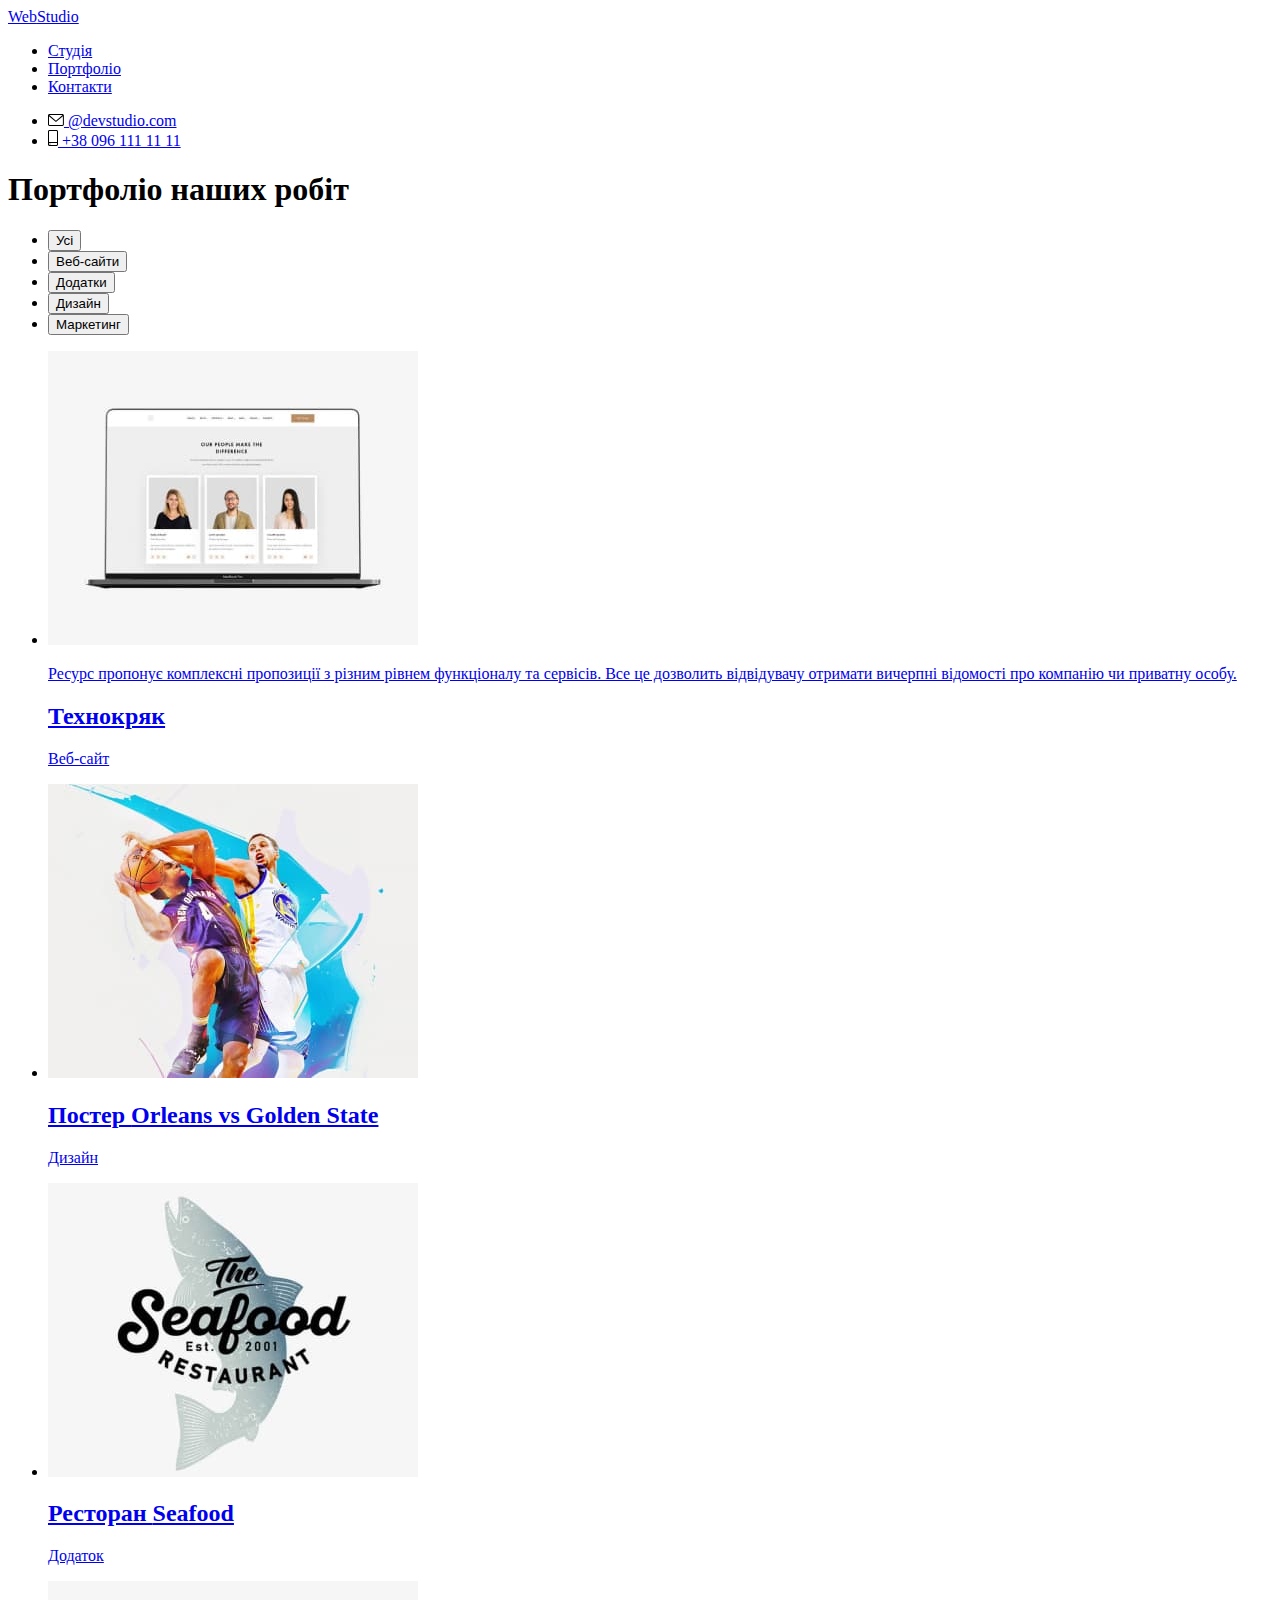
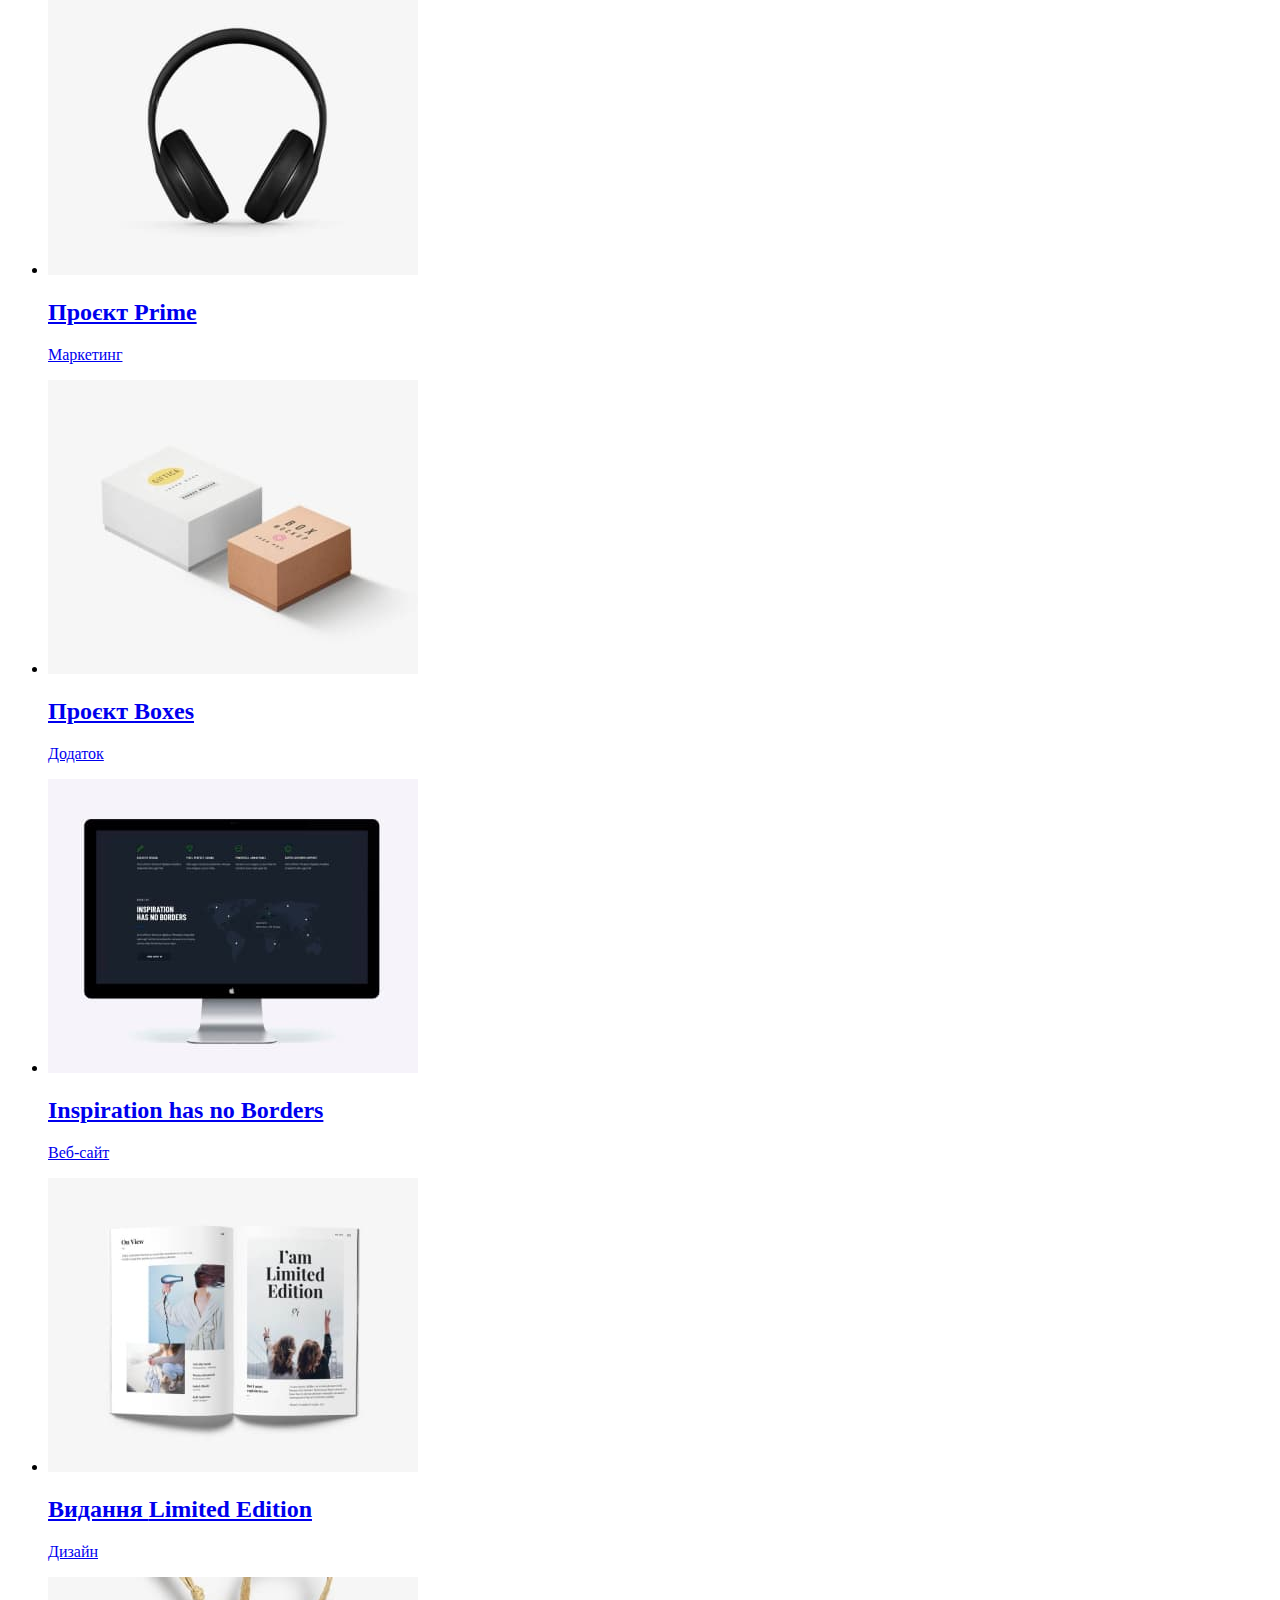
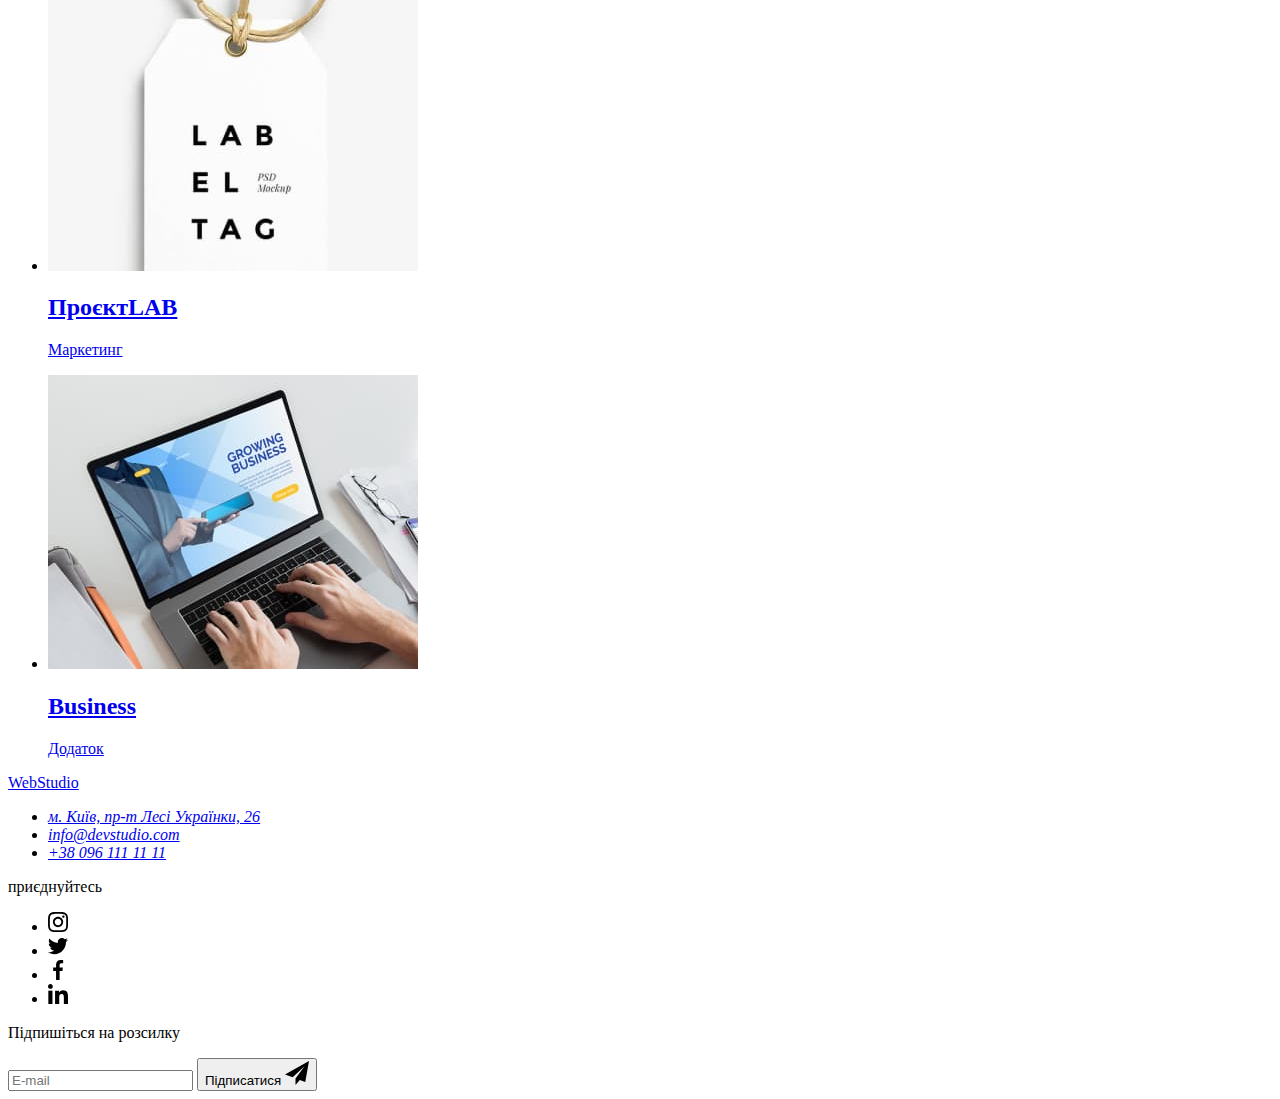
==== portfolio.html @ 73cd99fb "розмітка" ====
<!DOCTYPE html>
<html lang="uk">

<head>
  <meta charset="UTF-8" />
  <meta http-equiv="X-UA-Compatible" content="IE=edge" />
  <meta name="viewport" content="width=device-width, initial-scale=1.0" />
  <title>Портфоліо</title>
  <link rel="preconnect" href="https://fonts.googleapis.com" />
  <link rel="preconnect" href="https://fonts.gstatic.com" crossorigin />
  <link href="https://fonts.googleapis.com/css2?family=Raleway:wght@700&family=Roboto:wght@400;500;700;900&display=swap"
    rel="stylesheet" />
  <link rel="stylesheet" href="https://cdnjs.cloudflare.com/ajax/libs/modern-normalize/1.1.0/modern-normalize.min.css"
    integrity="sha512-wpPYUAdjBVSE4KJnH1VR1HeZfpl1ub8YT/NKx4PuQ5NmX2tKuGu6U/JRp5y+Y8XG2tV+wKQpNHVUX03MfMFn9Q=="
    crossorigin="anonymous" referrerpolicy="no-referrer" />
  <link rel="stylesheet" href="./css/styles.css" />
</head>

<body>
  <!-- Шапка сторінки -->
  <header class="header">
    <div class="container main-nav">
      <nav class="site-nav">
        <a class="logo nav-logo link" lang="en" href="./index.html">Web<span class="logo-primary">Studio</span>
        </a>
        <ul class="nav-list list">
          <li class="nav-item">
            <a class="nav-link link" href="./index.html">Студія</a>
          </li>
          <li class="nav-item">
            <a class="nav-link link current" href="./portfolio.html">Портфоліо</a>
          </li>
          <li class="nav-item">
            <a class="nav-link link" href="#">Контакти</a>
          </li>
        </ul>
      </nav>
      <ul class="site-address-list list">
        <li class="site-address-item">
          <a class="site-address-link link" lang="en" href="mailto:info@devstudio.com">
            <svg class="icon-envelope" width="16px" height="12px">
              <use class="icon-link" href="./images/icons/sprite.svg#icon-envelope"></use>
            </svg>
            @devstudio.com
          </a>
        </li>
        <li class="site-address-item">
          <a class="site-address-link link" href="tel:+380961111111">
            <svg class="icon-smartphone" width="10px" height="16px">
              <use class="icon-link" href="./images/icons/sprite.svg#icon-smartphone"></use>
            </svg>
            +38 096 111 11 11
          </a>
        </li>
      </ul>
    </div>
  </header>
  <!-- Унікальний контент сторінки -->
  <main>
    <!-- Фільтр портфоліо -->
    <section class="section">
      <div class="container">
        <h1 class="portfolio-title">Портфоліо наших робіт</h1>
        <ul class="filter-list list">
          <li class="filter-item">
            <button type="button" class="filter-btn current">Усі</button>
          </li>
          <li class="filter-item">
            <button type="button" class="filter-btn">Веб-сайти</button>
          </li>
          <li class="filter-item">
            <button type="button" class="filter-btn">Додатки</button>
          </li>
          <li class="filter-item">
            <button type="button" class="filter-btn">Дизайн</button>
          </li>
          <li class="filter-item">
            <button type="button" class="filter-btn">Маркетинг</button>
          </li>
        </ul>
        <!-- Проекти -->
        <ul class="portfolio-list list">
          <li class="portfolio-item">
            <a class="project-link link" href="#">
              <div class="overlay-wrapper">
                <img class="project-img img" src="./images/project.jpg" alt="ноутбук на екрані якого сторінка веб-сайта"
                  width="370" height="294" />
                <div class="overlay">
                  <p class="desc-img">Ресурс пропонує комплексні пропозиції з різним рівнем функціоналу та сервісів. Все
                    це дозволить відвідувачу отримати
                    вичерпні відомості про компанію чи приватну особу.</p>
                </div>
              </div>
              <div class="portfolio-project">
                <h2 class="project-title title">Технокряк</h2>
                <p class="project-type">Веб-сайт</p>
              </div>
            </a>
          </li>
          <li class="portfolio-item">
            <a class="project-link link" href="#">
              <div class="overlay-wrapper">
                <img class="project-img img" src="./images/project1.jpg" alt="два баскетболіста грають з м'ячем"
                  width="370" height="294" />
                <div class="overlay">
                  <p class="desc-img"></p>
                </div>
              </div>
              <div class="portfolio-project">
                <h2 class="project-title title">
                  Постер <span lang="en">Orleans vs Golden State</span>
                </h2>
                <p class="project-type">Дизайн</p>
              </div>
            </a>
          </li>
          <li class="portfolio-item">
            <a class="project-link link" href="#">
              <div class="overlay-wrapper">
                <img class="project-img img" src="./images/project2.jpg" alt="логотип ресторану" width="370"
                  height="294" />
                <div class="overlay">
                  <p class="desc-img"></p>
                </div>
              </div>
              <div class="portfolio-project">
                <h2 class="project-title title">Ресторан <span lang="en">Seafood</span></h2>
                <p class="project-type">Додаток</p>
              </div>
            </a>
          </li>
          <li class="portfolio-item">
            <a class="project-link link" href="#">
              <div class="overlay-wrapper">
                <img class="project-img img" src="./images/project3.jpg" alt="чорні навушники" width="370"
                  height="294" />
                <div class="overlay">
                  <p class="desc-img"></p>
                </div>
              </div>
              <div class="portfolio-project">
                <h2 class="project-title title">Проєкт <span lang="en">Prime</span></h2>
                <p class="project-type">Маркетинг</p>
              </div>
            </a>
          </li>
          <li class="portfolio-item">
            <a class="project-link link" href="#">
              <div class="overlay-wrapper">
                <img class="project img" src="./images/project4.jpg" alt="дві коробки" width="370" height="294" />
                <div class="overlay">
                  <p class="desc-img"></p>
                </div>
              </div>
              <div class="portfolio-project">
                <h2 class="project-title title">Проєкт <span lang="en">Boxes</span></h2>
                <p class="project-type">Додаток</p>
              </div>
            </a>
          </li>
          <li class="portfolio-item">
            <a class="project-link link" href="#">
              <div class="overlay-wrapper">
                <img class="project-img img" src="./images/project5.jpg"
                  alt="монітор компютера на якому відкритий веб-сайт" width="370" height="294" />
                <div class="overlay">
                  <p class="desc-img"></p>
                </div>
              </div>
              <div class="portfolio-project">
                <h2 lang="en" class="project-title title">Inspiration has no Borders</h2>
                <p class="project-type">Веб-сайт</p>
              </div>
            </a>
          </li>
          <li class="portfolio-item">
            <a class="project-link link" href="#">
              <div class="overlay-wrapper">
                <img class="project-img img" src="./images/project6.jpg" alt="розкриті сторінки журналу" width="370"
                  height="294" />
                <div class="overlay">
                  <p class="desc-img"></p>
                </div>
              </div>
              <div class="portfolio-project">
                <h2 class="project-title title">Видання <span lang="en">Limited Edition</span></h2>
                <p class="project-type">Дизайн</p>
              </div>
            </a>
          </li>
          <li class="portfolio-item">
            <a class="project-link link" href="#">
              <div class="overlay-wrapper">
                <img class="project-img img" src="./images/project7.jpg" alt="ярлик з написом" width="370"
                  height="294" />
                <div class="overlay">
                  <p class="desc-img"></p>
                </div>
              </div>
              <div class="portfolio-project">
                <h2 class="project-title title">Проєкт<span lang="en">LAB</span></h2>
                <p class="project-type">Маркетинг</p>
              </div>
            </a>
          </li>
          <li class="portfolio-item">
            <a class="project-link link" href="#">
              <div class="overlay-wrapper">
                <img class="project-img img" src="./images/project8.jpg" alt="людина працює за ноутбуком" width="370"
                  height="294" />
                <div class="overlay">
                  <p class="desc-img"></p>
                </div>
              </div>
              <div class="portfolio-project">
                <h2 lang="en" class="project-title title">Business</h2>
                <p class="project-type">Додаток</p>
              </div>
            </a>
          </li>
        </ul>
      </div>
    </section>
  </main>
  <!-- Підвал -->
  <footer class="footer">
    <div class="footer-container container">
      <div class="footer-contacts">
        <a class="footer-logo logo link" lang="en" href="./index.html">Web<span class="logo-secondary">Studio</span></a>
        <address class="footer-address">
          <ul class="footer-address-list list">
            <li class="footer-address-item">
              <a class="address-link link"
                href="https://www.google.com/maps/place/%D0%B1%D1%83%D0%BB.+%D0%9B%D0%B5%D1%81%D0%B8+%D0%A3%D0%BA%D1%80%D0%B0%D0%B8%D0%BD%D0%BA%D0%B8,+26,+%D0%9A%D0%B8%D0%B5%D0%B2,+02000/@50.4265807,30.5383858,17z/data=!3m1!4b1!4m6!3m5!1s0x40d4cf0e033ecbe9:0x57a4dffefec77da0!8m2!3d50.4265807!4d30.5383858!16s%2Fg%2F1tctq5jv"
                target="_blank" rel="noopener no-referrernofollower ">м. Київ, пр-т Лесі Українки, 26
              </a>
            </li>
            <li class="contacts-item">
              <a class="contact-link link" href="mailto:info@devstudio.com">info@devstudio.com</a>
            </li>
            <li class="contacts-item">
              <a class="contact-link link" href="tel:+380961111111">+38 096 111 11 11</a>
            </li>
          </ul>
        </address>
      </div>
      <!-- Приєднуйтесь -->
      <div class="join">
        <p class="join-in">приєднуйтесь</p>
        <ul class="social-list-dark list">
          <li>
            <a class="social-link-dark link" href="#">
              <svg class="social-icon" width="20px" height="20px">
                <use href="./images/icons/sprite.svg#icon-instagram"></use>
              </svg>
            </a>
          </li>
          <li>
            <a class="social-link-dark link" href="#">
              <svg class="social-icon" width="20px" height="20px">
                <use href="./images/icons/sprite.svg#icon-twitter"></use>
              </svg>
            </a>
          </li>
          <li>
            <a class="social-link-dark link" href="#">
              <svg class="social-icon" width="20px" height="20px">
                <use href="./images/icons/sprite.svg#icon-facebook"></use>
              </svg>
            </a>
          </li>
          <li>
            <a class="social-link-dark link" href="#">
              <svg class="social-icon" width="20px" height="20px">
                <use href="./images/icons/sprite.svg#icon-linkedin"></use>
              </svg>
            </a>
          </li>
        </ul>
      </div>
      <!-- Підписатись -->
      <div class="newsletter">
        <p class="join-in">Підпишіться на розсилку</p>
        <div class="newsletter-join">
          <label for="email"></label>
          <input class="newsletter-input" placeholder="E-mail" id="email" type="text" name="email">
          <button class="newsletter-btn" type="submit">Підписатися
            <svg class="icon-send" width="24px" height="24px">
              <use href="./images/icons/sprite.svg#icon-send"></use>
            </svg>
          </button>
        </div>
      </div>
    </div>
  </footer>
</body>

</html>
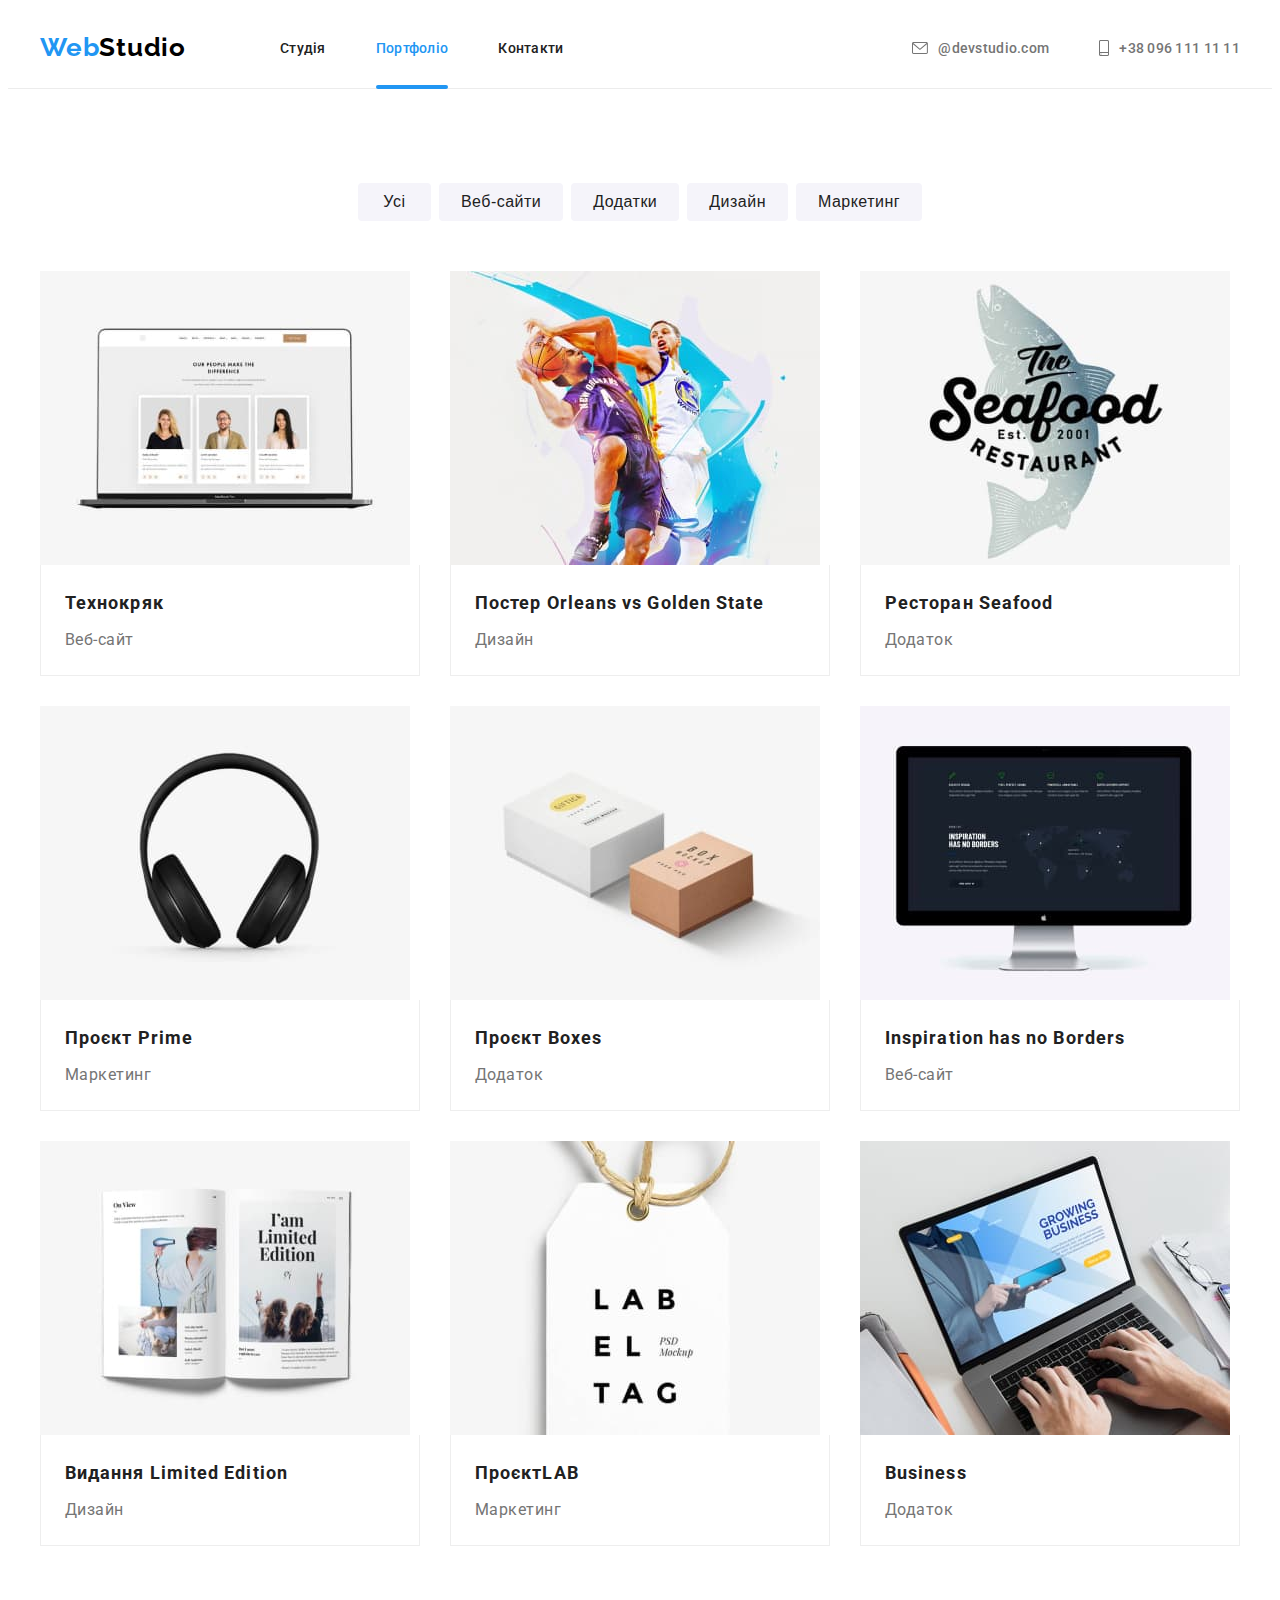
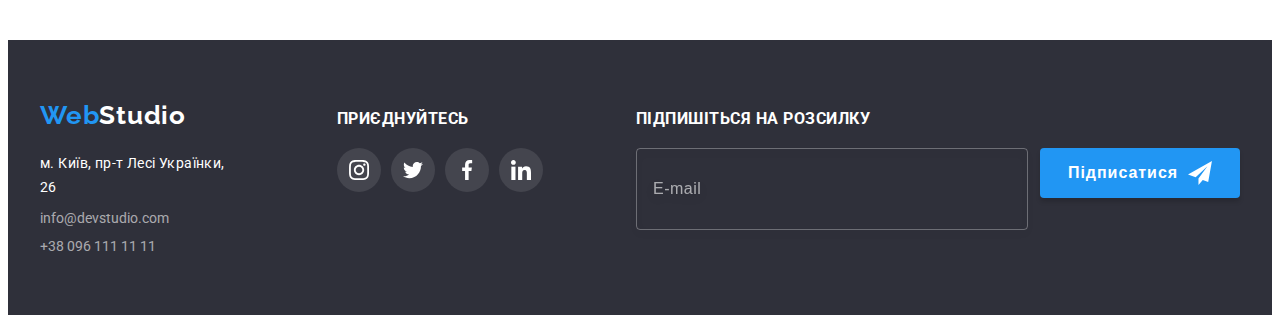
==== commit 729f263d: "виправлення помилок" ====
--- a/portfolio.html
+++ b/portfolio.html
@@ -38,7 +38,7 @@
       <ul class="site-address-list list">
         <li class="site-address-item">
           <a class="site-address-link link" lang="en" href="mailto:info@devstudio.com">
-            <svg class="icon-envelope" width="16px" height="12px">
+            <svg class="icon-envelope" width="16" height="12">
               <use class="icon-link" href="./images/icons/sprite.svg#icon-envelope"></use>
             </svg>
             @devstudio.com
@@ -46,7 +46,7 @@
         </li>
         <li class="site-address-item">
           <a class="site-address-link link" href="tel:+380961111111">
-            <svg class="icon-smartphone" width="10px" height="16px">
+            <svg class="icon-smartphone" width="10" height="16">
               <use class="icon-link" href="./images/icons/sprite.svg#icon-smartphone"></use>
             </svg>
             +38 096 111 11 11
@@ -250,28 +250,28 @@
         <ul class="social-list-dark list">
           <li>
             <a class="social-link-dark link" href="#">
-              <svg class="social-icon" width="20px" height="20px">
+              <svg class="social-icon" width="20" height="20">
                 <use href="./images/icons/sprite.svg#icon-instagram"></use>
               </svg>
             </a>
           </li>
           <li>
             <a class="social-link-dark link" href="#">
-              <svg class="social-icon" width="20px" height="20px">
+              <svg class="social-icon" width="20" height="20">
                 <use href="./images/icons/sprite.svg#icon-twitter"></use>
               </svg>
             </a>
           </li>
           <li>
             <a class="social-link-dark link" href="#">
-              <svg class="social-icon" width="20px" height="20px">
+              <svg class="social-icon" width="20" height="20">
                 <use href="./images/icons/sprite.svg#icon-facebook"></use>
               </svg>
             </a>
           </li>
           <li>
             <a class="social-link-dark link" href="#">
-              <svg class="social-icon" width="20px" height="20px">
+              <svg class="social-icon" width="20" height="20">
                 <use href="./images/icons/sprite.svg#icon-linkedin"></use>
               </svg>
             </a>
@@ -285,7 +285,7 @@
           <label for="email"></label>
           <input class="newsletter-input" placeholder="E-mail" id="email" type="text" name="email">
           <button class="newsletter-btn" type="submit">Підписатися
-            <svg class="icon-send" width="24px" height="24px">
+            <svg class="icon-send" width="24" height="24">
               <use href="./images/icons/sprite.svg#icon-send"></use>
             </svg>
           </button>
--- a/css/styles.css
+++ b/css/styles.css
@@ -0,0 +1,1012 @@
+:root {
+  --primary-light-text-color: #757575;
+  --secondary-ligh-text-color: #ffffff;
+  --primary-dark-text-color: #000000;
+  --title-text-color: #212121;
+  --accent-color: #2196f3;
+  --primary-light-bg-color: #ffffff;
+  --secondary-light-bg-color: #f5f4fa;
+  --primary-dark-bg-color: #2f303a;
+  --primary-btn--box-shadow-color: 0px 4px 4px rgba(0, 0, 0, 0.15);
+  --secondary-btn--box-shadow-color: 0px 3px 1px rgba(0, 0, 0, 0.1), 0px 1px 2px rgba(0, 0, 0, 0.08),
+    0px 2px 2px rgba(0, 0, 0, 0.12);
+  --primary-box-shadow-color: 0px 1px 3px rgba(0, 0, 0, 0.12), 0px 1px 1px rgba(0, 0, 0, 0.14),
+    0px 2px 1px rgba(0, 0, 0, 0.2);
+  --secondary-box-shadow-color: 0px 1px 1px rgba(0, 0, 0, 0.12), 0px 4px 4px rgba(0, 0, 0, 0.06),
+    1px 4px 6px rgba(0, 0, 0, 0.16);
+  --primary-border-color: #ececec;
+  --secondary-border-color: #eeeeee;
+  --bg-btn-color: #188ce8;
+  --primary-icon-color: #afb1b8;
+  --timing-function: cubic-bezier(0.4, 0, 0.2, 1);
+  --rgba-text-color: rgba(255, 255, 255, 0.6);
+}
+
+h1,
+h2,
+h3,
+p {
+  margin: 0;
+}
+
+body {
+  background-color: var(--primary-light-bg-color);
+  color: var(--primary-light-text-color);
+  font-family: Roboto, sans-serif;
+}
+
+/* ----------header---------- */
+
+.header {
+  border-bottom: 1px solid var(--primary-border-color);
+}
+
+/* ----------body---------- */
+
+/* ----------img---------- */
+.img {
+  display: block;
+}
+
+/* ----------list---------- */
+.list {
+  list-style: none;
+
+  margin: 0;
+  padding: 0;
+}
+
+/* ----------link---------- */
+.link {
+  text-decoration: none;
+}
+
+/* ----------title---------- */
+.title {
+  color: var(--title-text-color);
+}
+
+/* ----------container---------- */
+
+.container {
+  width: 1200px;
+  padding: 0 15px;
+  margin: 0 auto;
+  /* outline: 2px solid turquoise; */
+}
+
+/* ----------section---------- */
+
+.section {
+  padding: 94px 0;
+}
+
+.section-title {
+  color: var(--title-text-color);
+  font-size: 36px;
+  line-height: calc(42 / 36);
+  letter-spacing: 0.03em;
+  text-align: center;
+
+  margin-bottom: 50px;
+}
+
+/* ----------Приховані заголовки----------*/
+.visually-hidden,
+.portfolio-title,
+.features-title {
+  position: absolute;
+  width: 1px;
+  height: 1px;
+  margin: -1px;
+  padding: 0;
+  overflow: hidden;
+  border: 0;
+  clip: rect(0 0 0 0);
+}
+
+/* ----------main-nav----------- */
+
+.main-nav {
+  display: flex;
+  align-items: center;
+}
+
+/* ----------site-nav---------- */
+
+.site-nav {
+  display: flex;
+}
+
+.nav-list {
+  display: flex;
+  align-items: center;
+}
+
+.nav-item:not(:last-child) {
+  margin-right: 50px;
+}
+
+.nav-link,
+.site-address-link {
+  padding: 32px 0;
+  display: flex;
+}
+
+.nav-link {
+  color: var(--title-text-color);
+  font-size: 14px;
+  font-weight: 500;
+  line-height: calc(16 / 14);
+  letter-spacing: 0.02em;
+  position: relative;
+  transition: color 250ms var(--timing-function);
+}
+
+.nav-link.current::after {
+  content: '';
+  width: 100%;
+  height: 4px;
+  border-radius: 2px;
+  background-color: #2196f3;
+  position: absolute;
+  left: 0;
+  bottom: -1px;
+}
+
+.nav-link:hover::after,
+.nav-link:focus::after {
+  content: "";
+  width: 100%;
+  height: 4px;
+  border-radius: 2px;
+  background-color: #2196F3;
+  position: absolute;
+  left: 0;
+  bottom: -1px;
+} 
+.nav-link::after {
+  content: "";
+  width: 100%;
+  height: 4px;
+  border-radius: 2px;
+  background-color: transparent;
+  position: absolute;
+  left: 0;
+  bottom: -1px;
+  transition: background-color 250ms cubic-bezier(0.4, 0, 0.2, 1);
+} 
+.nav-link:hover,
+.nav-link:focus {
+  color: var(--accent-color);
+}
+
+.nav-link.current {
+  color: var(--accent-color);
+}
+
+.site-address-list {
+  margin-left: auto;
+  display: flex;
+  align-items: center;
+}
+
+.site-address-item:not(:last-child) {
+  margin-right: 50px;
+}
+
+.site-address-link {
+  color: var(--primary-light-text-color);
+  font-size: 14px;
+  font-weight: 500;
+  line-height: calc(16 / 14);
+  letter-spacing: 0.02em;
+
+  align-items: center;
+
+  transition: color 250ms var(--timing-function);
+}
+.icon-link {
+  transition: fill 250ms var(--timing-function);
+}
+.site-address-link:hover,
+.site-address-link:focus {
+  color: var(--accent-color);
+}
+
+.site-address-link:hover .icon-link,
+.site-address-link:focus .icon-link {
+  fill: currentColor;
+}
+
+.icon-envelope {
+  fill: var(--primary-light-text-color);
+  margin-right: 10px;
+}
+
+.icon-smartphone {
+  fill: var(--primary-light-text-color);
+  margin-right: 10px;
+}
+
+/* ----------logo---------- */
+
+.logo {
+  color: var(--accent-color);
+  font-family: Raleway, sans-serif;
+  font-weight: 700;
+  font-size: 26px;
+  letter-spacing: 0.03em;
+  line-height: calc(31 / 26);
+}
+
+.nav-logo {
+  display: flex;
+  padding: 24px 0 25px 0;
+  margin-right: 94px;
+}
+
+.logo-primary {
+  color: var(--primary-dark-text-color);
+}
+
+.logo-secondary {
+  color: var(--secondary-ligh-text-color);
+}
+
+/*-----------Герой----------- */
+
+.hero {
+  background-color: #c4c4c4;
+
+  padding: 200px 0;
+}
+
+.hero-img {
+  max-width: 1600px;
+  height: 600px;
+  margin-left: auto;
+  margin-right: auto;
+  background-image: linear-gradient(rgba(47, 48, 58, 0.4), rgba(47, 48, 58, 0.4)),
+    url(../images/hero.jpg);
+  background-repeat: no-repeat;
+  background-position: center;
+  background-size: cover;
+}
+
+.hero-title {
+  color: var(--secondary-ligh-text-color);
+  font-weight: 900;
+  font-size: 44px;
+  line-height: calc(60 / 44);
+  letter-spacing: 0.06em;
+  text-align: center;
+
+  max-width: 696px;
+  margin: 0 auto 30px;
+}
+
+/* ----------button hero---------- */
+
+.hero-btn {
+  color: var(--secondary-ligh-text-color);
+  background-color: var(--accent-color);
+  font-size: 16px;
+  font-weight: 700;
+  line-height: calc(30 / 16);
+  letter-spacing: 0.06em;
+  cursor: pointer;
+
+  border: none;
+  border-radius: 4px;
+  box-shadow: var(--primary-btn--box-shadow-color);
+
+  min-width: 216px;
+  display: flex;
+  margin: 0 auto;
+  padding: 10px 32px;
+  align-items: center;
+
+  transition: background-color 250ms var(--timing-function);
+}
+.hero-btn:hover,
+.hero-btn:focus {
+  background-color: var(--bg-btn-color);
+}
+
+/* ----------Особливості---------- */
+
+.features-list {
+  display: flex;
+  gap: 30px;
+}
+.features-item {
+  column-gap: calc((100% - 3 * 30px) / 4);
+}
+.features-icon {
+  display: flex;
+  align-items: center;
+  justify-content: center;
+  width: 270px;
+  height: 120px;
+  background-color: var(--secondary-light-bg-color);
+  border-radius: 4px;
+  align-items: center;
+
+  margin-bottom: 30px;
+}
+.feature-title {
+  font-size: 14px;
+  letter-spacing: 0.03em;
+  line-height: calc(16 / 14);
+
+  margin-bottom: 10px;
+}
+.features-descr {
+  font-size: 14px;
+  letter-spacing: 0.03em;
+  line-height: calc(24 / 14);
+
+  margin-bottom: 0;
+}
+
+/* ----------Чим ми займаємося---------- */
+
+.works-section.section {
+  padding-top: 0;
+}
+
+.works-list {
+  display: flex;
+}
+
+.works-item:not(:last-child) {
+  margin-right: 30px;
+}
+
+.work-title {
+  color: var(--secondary-ligh-text-color);
+  font-weight: 700;
+  font-size: 14px;
+  line-height: calc(16 / 14);
+  text-align: center;
+  letter-spacing: 0.03em;
+  text-transform: uppercase;
+
+  display: flex;
+  justify-content: center;
+  align-items: center;
+
+  position: absolute;
+  width: 100%;
+  height: 70px;
+  bottom: 0;
+  background: rgba(47, 48, 58, 0.8);
+}
+.work-img {
+  display: flex;
+  position: relative;
+}
+
+/* ----------Наша команда---------- */
+
+.team-section {
+  background-color: var(--secondary-light-bg-color);
+}
+
+.team-name.title {
+  font-size: 16px;
+  font-weight: 500;
+  letter-spacing: 0.03em;
+  line-height: calc(19 / 16);
+  text-align: center;
+
+  margin-bottom: 10px;
+}
+
+.team-list {
+  display: flex;
+  flex-wrap: wrap;
+  gap: 30px;
+}
+
+.team-item {
+  background: var(--primary-light-bg-color);
+
+  box-shadow: var(--primary-box-shadow-color);
+  border-radius: 0px 0px 4px 4px;
+
+  flex-basis: calc((100% - 3 * 30px) / 4);
+}
+
+.team-desc {
+  padding: 30px 32px;
+}
+
+.team-position {
+  letter-spacing: 0.03em;
+  line-height: calc(19 / 16);
+  text-align: center;
+
+  margin-bottom: 16px;
+}
+
+.social-list-light {
+  display: flex;
+  justify-content: center;
+  align-items: center;
+  gap: 10px;
+}
+
+.social-link-light {
+  display: flex;
+  justify-content: center;
+  align-items: center;
+  width: 44px;
+  height: 44px;
+  background-color: var(--primary-light-bg-color);
+  border-radius: 50%;
+  fill: var(--primary-icon-color);
+
+  transition: background-color 250ms var(--timing-function);
+}
+.social-icon {
+  transition: fill 250ms var(--timing-function);
+}
+.social-link-light:hover,
+.social-link-light:focus {
+  background-color: var(--accent-color);
+}
+
+.social-link-light:hover .social-icon,
+.social-link-light:focus .social-icon {
+  fill: var(--secondary-ligh-text-color);
+}
+
+/* ----------Постійні клієнти---------- */
+
+.clients-list {
+  display: flex;
+  flex-wrap: wrap;
+  gap: 30px;
+}
+
+.client-item {
+  flex-basis: calc((100% - 5 * 30px) / 6);
+}
+
+.clients-link {
+  display: flex;
+  justify-content: center;
+  align-items: center;
+  width: 170px;
+  height: 92px;
+  padding: 16px 32px;
+
+  background-color: transparent;
+  border: 1px solid var(--primary-icon-color);
+  outline: transparent;
+  border-radius: 4px;
+  fill: var(--primary-icon-color);
+
+  transition: border-color 250ms var(--timing-function);
+}
+.icon-company {
+  transition: fill 250ms var(--timing-function);
+}
+
+.clients-link:hover,
+.clients-link:focus {
+  border-color: var(--accent-color);
+}
+
+.clients-link:hover .icon-company,
+.clients-link:focus .icon-company {
+  fill: var(--accent-color);
+}
+
+/* ----------Портфоліо---------- */
+
+/* ----------button filter---------- */
+
+.filter-list {
+  display: flex;
+  column-gap: 8px;
+  margin-bottom: 50px;
+  justify-content: center;
+}
+
+.filter-btn {
+  background-color: var(--secondary-light-bg-color);
+  color: var(--title-text-color);
+  font-size: 16px;
+  font-weight: 500;
+  line-height: calc(26 / 16);
+  letter-spacing: 0.03em;
+  cursor: pointer;
+
+  border: none;
+  border-radius: 4px;
+  outline: transparent;
+  min-width: 73px;
+  padding: 6px 22px;
+
+  transition: background-color 250ms var(--timing-function), color 250ms var(--timing-function),
+    box-shadow 250ms var(--timing-function);
+}
+
+.filter-btn:focus,
+.filter-btn:hover {
+  background-color: var(--accent-color);
+  color: var(--secondary-ligh-text-color);
+  box-shadow: var(--secondary-btn--box-shadow-color);
+}
+
+.filter-btn .curent {
+  background-color: var(--accent-color);
+}
+
+/* ----------Проекти---------- */
+
+.portfolio-list {
+  display: flex;
+  flex-wrap: wrap;
+  gap: 30px;
+}
+
+.portfolio-item {
+  flex-basis: calc((100% - 60px) / 3);
+}
+
+.project-link {
+  display: block;
+
+  transition: box-shadow 250ms var(--timing-function);
+}
+
+.project-link:hover,
+.project-link:focus {
+  box-shadow: var(--secondary-box-shadow-color);
+  outline: transparent;
+}
+
+.portfolio-link {
+  display: flex;
+}
+
+.overlay {
+  width: 100%;
+  height: 100%;
+  position: absolute;
+  left: 0;
+  top: 0;
+  background-color: rgba(33, 150, 243, 0.9);
+  transform: translateY(100%);
+  transition: transform 250ms var(--timing-function);
+}
+
+.overlay-wrapper {
+  position: relative;
+  overflow: hidden;
+}
+
+.project-link:hover .overlay,
+.project-link:focus .overlay {
+  transform: translateY(0);
+}
+
+.desc-img {
+  color: var(--secondary-ligh-text-color);
+  font-size: 18px;
+  line-height: calc(28 / 18);
+  letter-spacing: 0.03em;
+  font-weight: 400;
+
+  display: flex;
+  padding: 63px 24px;
+}
+
+.portfolio-project {
+  background-color: var(--primary-light-bg-color);
+
+  border-left: 1px solid var(--secondary-border-color);
+  border-right: 1px solid var(--secondary-border-color);
+  border-bottom: 1px solid var(--secondary-border-color);
+
+  padding: 20px 24px;
+}
+
+.project-title {
+  font-size: 18px;
+  line-height: calc(36 / 18);
+  letter-spacing: 0.06em;
+
+  margin-bottom: 4px;
+}
+
+.project-type {
+  letter-spacing: 0.03em;
+  line-height: calc(30 / 16);
+  color: var(--primary-light-text-color);
+}
+
+/* ----------footer---------- */
+
+.footer {
+  background-color: var(--primary-dark-bg-color);
+  padding: 60px 0;
+}
+.footer-container {
+  display: flex;
+  align-items: baseline;
+  gap: 93px;
+}
+.footer-contacts {
+  display: block;
+}
+.footer-logo {
+  display: block;
+
+  margin-bottom: 20px;
+}
+.footer-address-item {
+  margin-bottom: 9px;
+}
+.contacts-item:not(:last-child) {
+  margin-bottom: 9px;
+}
+.address-link {
+  font-style: normal;
+  font-size: 14px;
+  letter-spacing: 0.03em;
+  line-height: calc(24 / 14);
+  color: var(--secondary-ligh-text-color);
+}
+.contact-link {
+  font-style: normal;
+  font-size: 14px;
+  color: var(--rgba-text-color);
+}
+.address-link,
+.contact-link {
+  transition: color 250ms var(--timing-function);
+}
+
+.address-link:hover,
+.address-link:focus,
+.contact-link:hover,
+.contact-link:focus {
+  color: var(--accent-color);
+}
+/* ----------Приєднуйтесь---------- */
+.join {
+  display: block;
+}
+.join-in {
+  color: var(--secondary-ligh-text-color);
+  font-weight: 700;
+  line-height: calc(16 / 14);
+  letter-spacing: 0.03em;
+  text-transform: uppercase;
+  margin-bottom: 20px;
+}
+.social-list-dark {
+  display: flex;
+  justify-content: center;
+  align-items: center;
+  gap: 10px;
+}
+.social-link-dark {
+  display: flex;
+  justify-content: center;
+  align-items: center;
+  width: 44px;
+  height: 44px;
+  background-color: rgba(255, 255, 255, 0.1);
+  border-radius: 50%;
+  fill: var(--secondary-ligh-text-color);
+
+  transition: background-color 250ms var(--timing-function);
+}
+.social-link-dark:hover,
+.social-link-dark:focus {
+  background-color: var(--accent-color);
+}
+/* .social-link-dark:hover .social-icon,
+.social-link-dark:focus .social-icon {
+  fill: var(--secondary-ligh-text-color);
+} */
+
+/* ----------Підписатись---------- */
+
+.newsletter {
+  display: block;
+}
+
+.newsletter-join {
+  display: flex;
+}
+.newsletter-input {
+  display: flex;
+  width: 358px;
+  height: 50px;
+  background-color: transparent;
+  color: var(--secondary-ligh-text-color);
+
+  border: 1px solid rgba(255, 255, 255, 0.3);
+  filter: drop-shadow(0px 4px 4px rgba(0, 0, 0, 0.15));
+  border-radius: 4px;
+  outline: none;
+
+  padding: 15px 16px;
+  margin-right: 12px;
+
+  transition: border-color 250ms var(--timing-function);
+}
+.newsletter-input:focus {
+  border-color: var(--accent-color);
+}
+.newsletter-input::placeholder {
+  color: var(--rgba-text-color);
+  font-size: 16px;
+  line-height: calc(20 / 16);
+  letter-spacing: 0.03em;
+}
+.newsletter-btn {
+  display: flex;
+
+  max-width: 200px;
+  height: 50px;
+  padding: 10px 28px;
+  align-items: center;
+
+  color: var(--secondary-ligh-text-color);
+  font-weight: 700;
+  font-size: 16px;
+  line-height: calc(30 / 16);
+  letter-spacing: 0.06em;
+  text-align: center;
+
+  background-color: var(--accent-color);
+  box-shadow: 0px 4px 4px rgba(0, 0, 0, 0.15);
+  border-radius: 4px;
+  border: none;
+  cursor: pointer;
+
+  transition: background-color 250ms var(--timing-function);
+}
+.newsletter-btn:focus,
+.newsletter-btn:hover {
+  background-color: var(--bg-btn-color);
+}
+.icon-send {
+  fill: var(--secondary-ligh-text-color);
+  margin-left: 10px;
+}
+
+/* ----------Модальне вікно---------- */
+
+.backdrop {
+  position: fixed;
+  top: 0;
+  left: 0;
+  width: 100%;
+  height: 100%;
+
+  background-color: rgba(0, 0, 0, 0.2);
+
+  opacity: 1;
+  transition: opacity 250ms var(--timing-function), visibility 250ms var(--timing-function);
+}
+
+.backdrop.is-hidden {
+  opacity: 0;
+  pointer-events: none;
+  visibility: hidden;
+}
+
+.backdrop.is-hidden .modal {
+  transform: translate(-50%, -50%) scale(0.6);
+}
+
+.modal {
+  position: absolute;
+  padding: 40px;
+  top: 50%;
+  left: 50%;
+  transform: translate(-50%, -50%) scale(1);
+  transition: transform 250ms var(--timing-function);
+
+  min-width: 528px;
+  min-height: 581px;
+
+  background-color: var(--primary-light-bg-color);
+  box-shadow: 0px 1px 3px rgba(0, 0, 0, 0.12), 0px 1px 1px rgba(0, 0, 0, 0.14),
+    0px 2px 1px rgba(0, 0, 0, 0.2);
+  border-radius: 4px;
+}
+
+.modal-form {
+  display: flex;
+  flex-direction: column;
+}
+
+.form-item {
+  color: var(--title-text-color);
+  font-weight: 700;
+  font-size: 20px;
+  line-height: calc(23 / 20);
+  text-align: center;
+  letter-spacing: 0.03em;
+
+  margin-bottom: 12px;
+}
+
+.label-modal {
+  display: block;
+  font-size: 12px;
+  line-height: calc(14 / 12);
+  letter-spacing: 0.01em;
+  margin-bottom: 4px;
+}
+
+.modal-wrapper {
+  position: relative;
+  display: block;
+}
+
+.modal-input {
+  width: 100%;
+  height: 40px;
+  border: 1px solid rgba(33, 33, 33, 0.2);
+  border-radius: 4px;
+
+  padding-left: 42px;
+  margin-bottom: 10px;
+
+  transition: border-color 250ms var(--accent-color);
+}
+
+.modal-input:focus + .modal-icon {
+  fill: var(--accent-color);
+}
+
+.modal-input:focus,
+.textarea-modal:focus {
+  border-color: var(--accent-color);
+  outline: none;
+}
+
+.modal-icon {
+  position: absolute;
+  display: flex;
+  top: 11px;
+  left: 12px;
+  transform: translateY(100%);
+  width: 18px;
+  height: 18px;
+  fill: var(--title-text-color);
+
+  transition: fill 250ms var(--timing-function);
+}
+
+.textarea-modal {
+  resize: none;
+  width: 100%;
+  height: 120px;
+  border: 1px solid rgba(33, 33, 33, 0.2);
+  border-radius: 4px;
+  outline: none;
+
+  padding: 12px 16px;
+  margin-bottom: 20px;
+
+  transition: border-color 250ms var(--accent-color);
+}
+
+.textarea-modal::placeholder {
+  color: rgba(117, 117, 117, 0.5);
+  font-size: 12px;
+  line-height: calc(14 / 12);
+  letter-spacing: 0.01em;
+}
+
+.modal-wrapper-privacy {
+  display: flex;
+  justify-content: center;
+  align-items: center;
+
+  margin-bottom: 30px;
+}
+
+.label-policy {
+  font-size: 14px;
+  line-height: calc(24 / 14);
+  letter-spacing: 0.03em;
+
+  display: flex;
+  align-items: center;
+  justify-content: center;
+  margin-bottom: 30px;
+}
+
+.label-policy-link {
+  color: var(--accent-color);
+  margin-left: 4px;
+}
+
+.policy-check {
+  margin-right: 7px;
+
+  border-radius: 2px;
+  border: 2px solid var(--title-text-color);
+  cursor: pointer;
+}
+
+.policy-input-check:checked + .policy-check {
+  background-color: var(--accent-color);
+  border-color: var(--accent-color);
+}
+.policy-input-check:focus-visible + .policy-check {
+  outline: 2px solid var(--title-text-color);
+}
+.policy-check-icon {
+  width: 11px;
+  height: 8px;
+  fill: var(--secondary-ligh-text-color);
+  display: none;
+}
+.policy-input-check:checked + .policy-check .policy-check-icon {
+  display: block;
+}
+
+.modal-btn {
+  display: flex;
+  margin-left: auto;
+  margin-right: auto;
+  padding: 10px 52px;
+  align-items: center;
+  text-align: center;
+
+  max-width: 200px;
+  height: 50px;
+
+  color: var(--secondary-ligh-text-color);
+  font-weight: 700;
+  font-size: 16px;
+  letter-spacing: 0.06em;
+  line-height: calc(30 / 16);
+
+  background-color: var(--accent-color);
+  box-shadow: var(--primary-btn--box-shadow-color);
+  border-radius: 4px;
+  border: none;
+  cursor: pointer;
+
+  transition: background-color 250ms var(--timing-function);
+}
+.modal-btn:hover,
+.modal-btn:focus {
+  background-color: var(--bg-btn-color);
+}
+.btn-close {
+  display: flex;
+  align-items: center;
+  position: absolute;
+  top: 8px;
+  right: 8px;
+  width: 30px;
+  height: 30px;
+
+  background-color: var(--primary-light-bg-color);
+  border: 1px solid rgba(0, 0, 0, 0.1);
+  border-radius: 50%;
+  cursor: pointer;
+
+  transition: fill 250ms var(--timing-function);
+}
+
+.btn-close:hover,
+.btn-close:focus {
+  fill: var(--accent-color);
+}
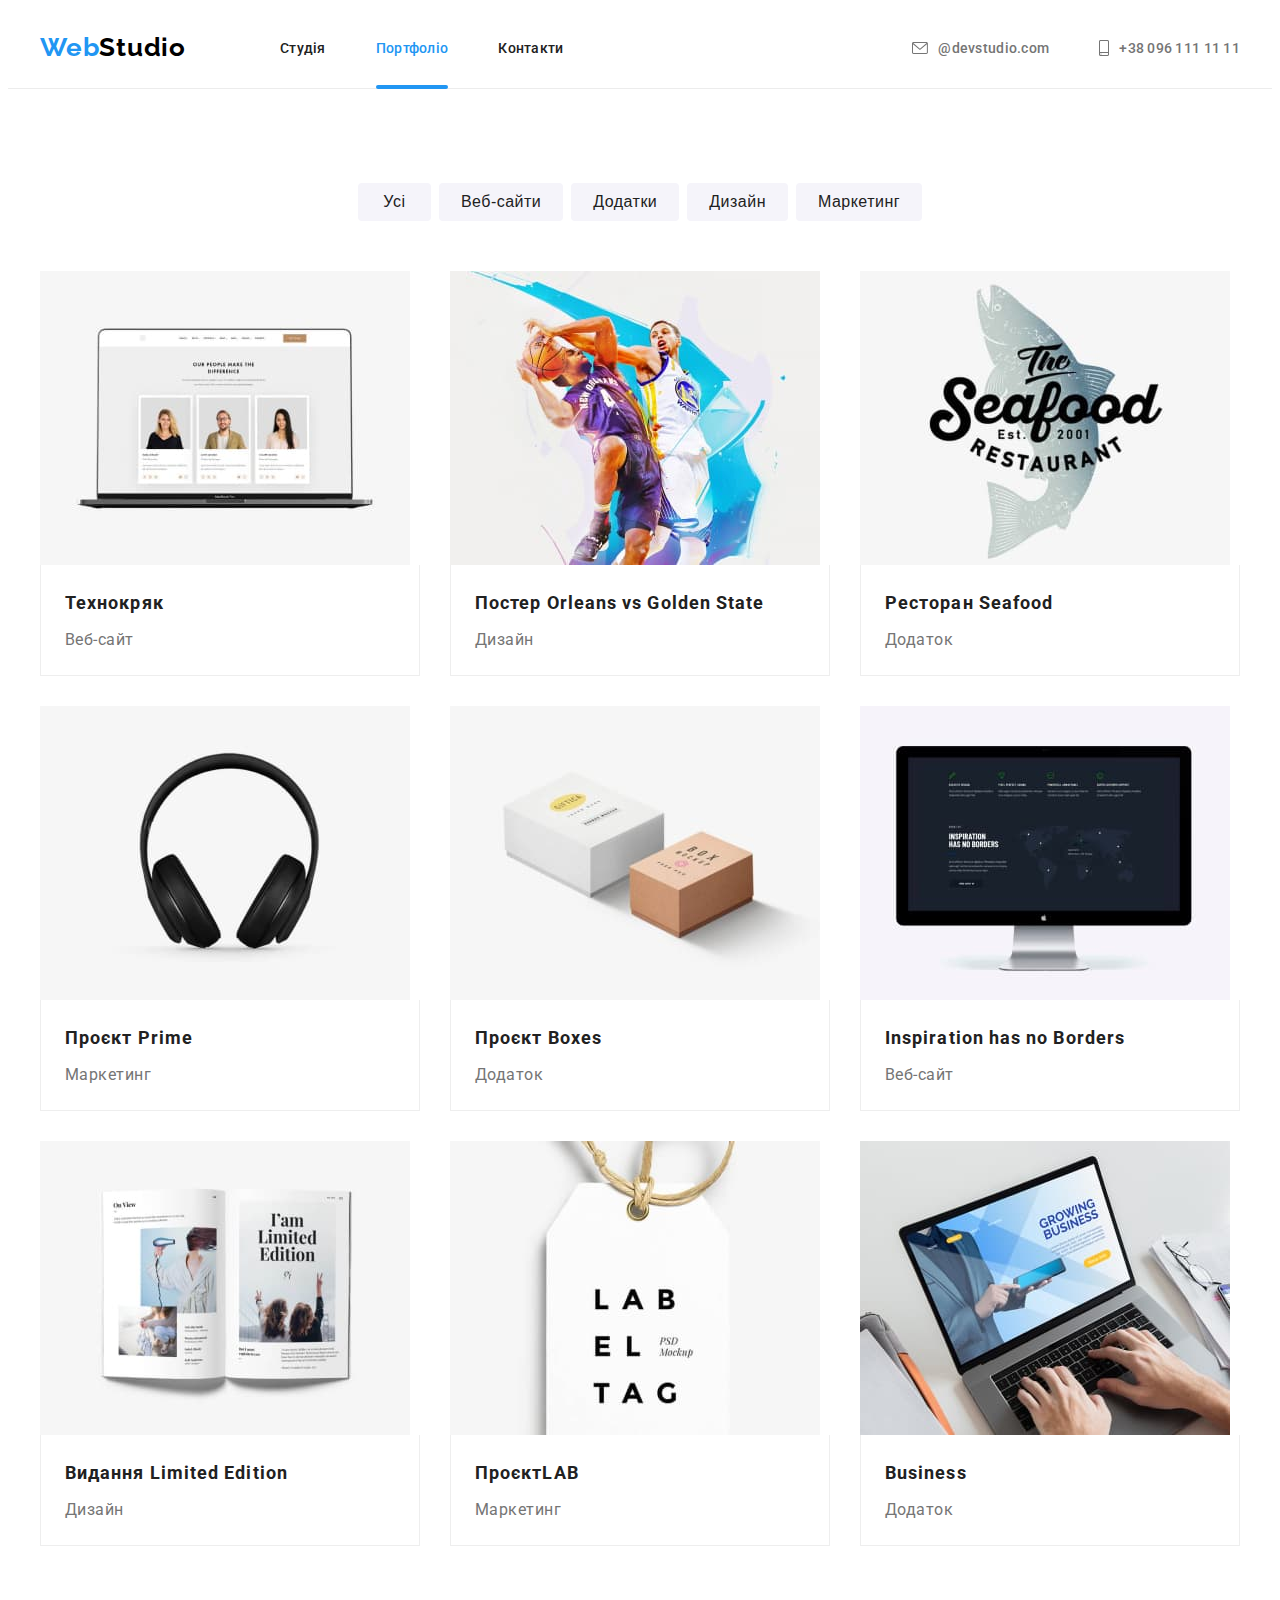
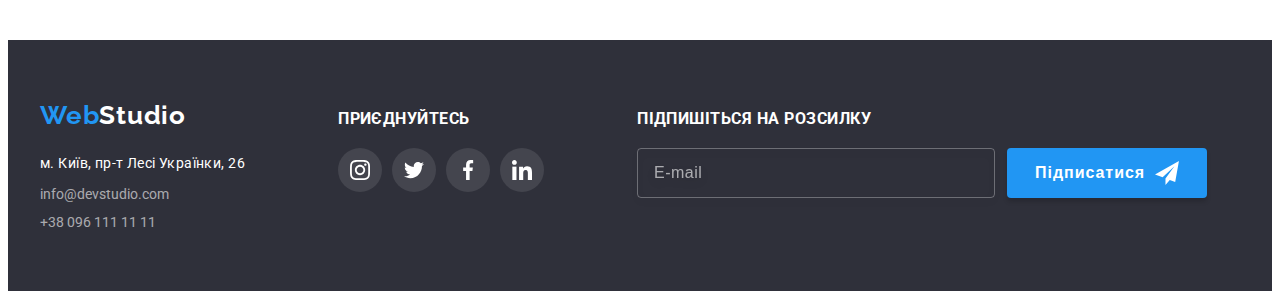
==== commit 77dfd762: "виправлення помилок" ====
--- a/portfolio.html
+++ b/portfolio.html
@@ -282,9 +282,12 @@
       <div class="newsletter">
         <p class="join-in">Підпишіться на розсилку</p>
         <div class="newsletter-join">
-          <label for="email"></label>
-          <input class="newsletter-input" placeholder="E-mail" id="email" type="text" name="email">
-          <button class="newsletter-btn" type="submit">Підписатися
+          <form class="newsletter-form">
+            <label for="email"></label>
+            <input class="newsletter-input" placeholder="E-mail" id="email" type="text" name="email" />
+          </form>
+          <button class="newsletter-btn" type="submit">
+            Підписатися
             <svg class="icon-send" width="24" height="24">
               <use href="./images/icons/sprite.svg#icon-send"></use>
             </svg>
--- a/css/styles.css
+++ b/css/styles.css
@@ -366,10 +366,8 @@
 
 .work-title {
   color: var(--secondary-ligh-text-color);
-  font-weight: 700;
   font-size: 14px;
   line-height: calc(16 / 14);
-  text-align: center;
   letter-spacing: 0.03em;
   text-transform: uppercase;
 
@@ -570,9 +568,6 @@
   outline: transparent;
 }
 
-.portfolio-link {
-  display: flex;
-}
 
 .overlay {
   width: 100%;
@@ -726,10 +721,14 @@
 .newsletter-join {
   display: flex;
 }
-.newsletter-input {
+.newsletter-form {
   display: flex;
   width: 358px;
   height: 50px;
+  margin-right: 12px;
+}
+
+.newsletter-input {
   background-color: transparent;
   color: var(--secondary-ligh-text-color);
 
@@ -738,11 +737,12 @@
   border-radius: 4px;
   outline: none;
 
+  width: 100%;
   padding: 15px 16px;
-  margin-right: 12px;
-
+  
   transition: border-color 250ms var(--timing-function);
 }
+
 .newsletter-input:focus {
   border-color: var(--accent-color);
 }
@@ -864,7 +864,7 @@
   padding-left: 42px;
   margin-bottom: 10px;
 
-  transition: border-color 250ms var(--accent-color);
+  transition: border-color 250ms var(--timing-function);
 }
 
 .modal-input:focus + .modal-icon {
@@ -882,7 +882,7 @@
   display: flex;
   top: 11px;
   left: 12px;
-  transform: translateY(100%);
+  transform: translateY(160%);
   width: 18px;
   height: 18px;
   fill: var(--title-text-color);
@@ -911,14 +911,7 @@
   letter-spacing: 0.01em;
 }
 
-.modal-wrapper-privacy {
-  display: flex;
-  justify-content: center;
-  align-items: center;
-
-  margin-bottom: 30px;
-}
-
+  
 .label-policy {
   font-size: 14px;
   line-height: calc(24 / 14);
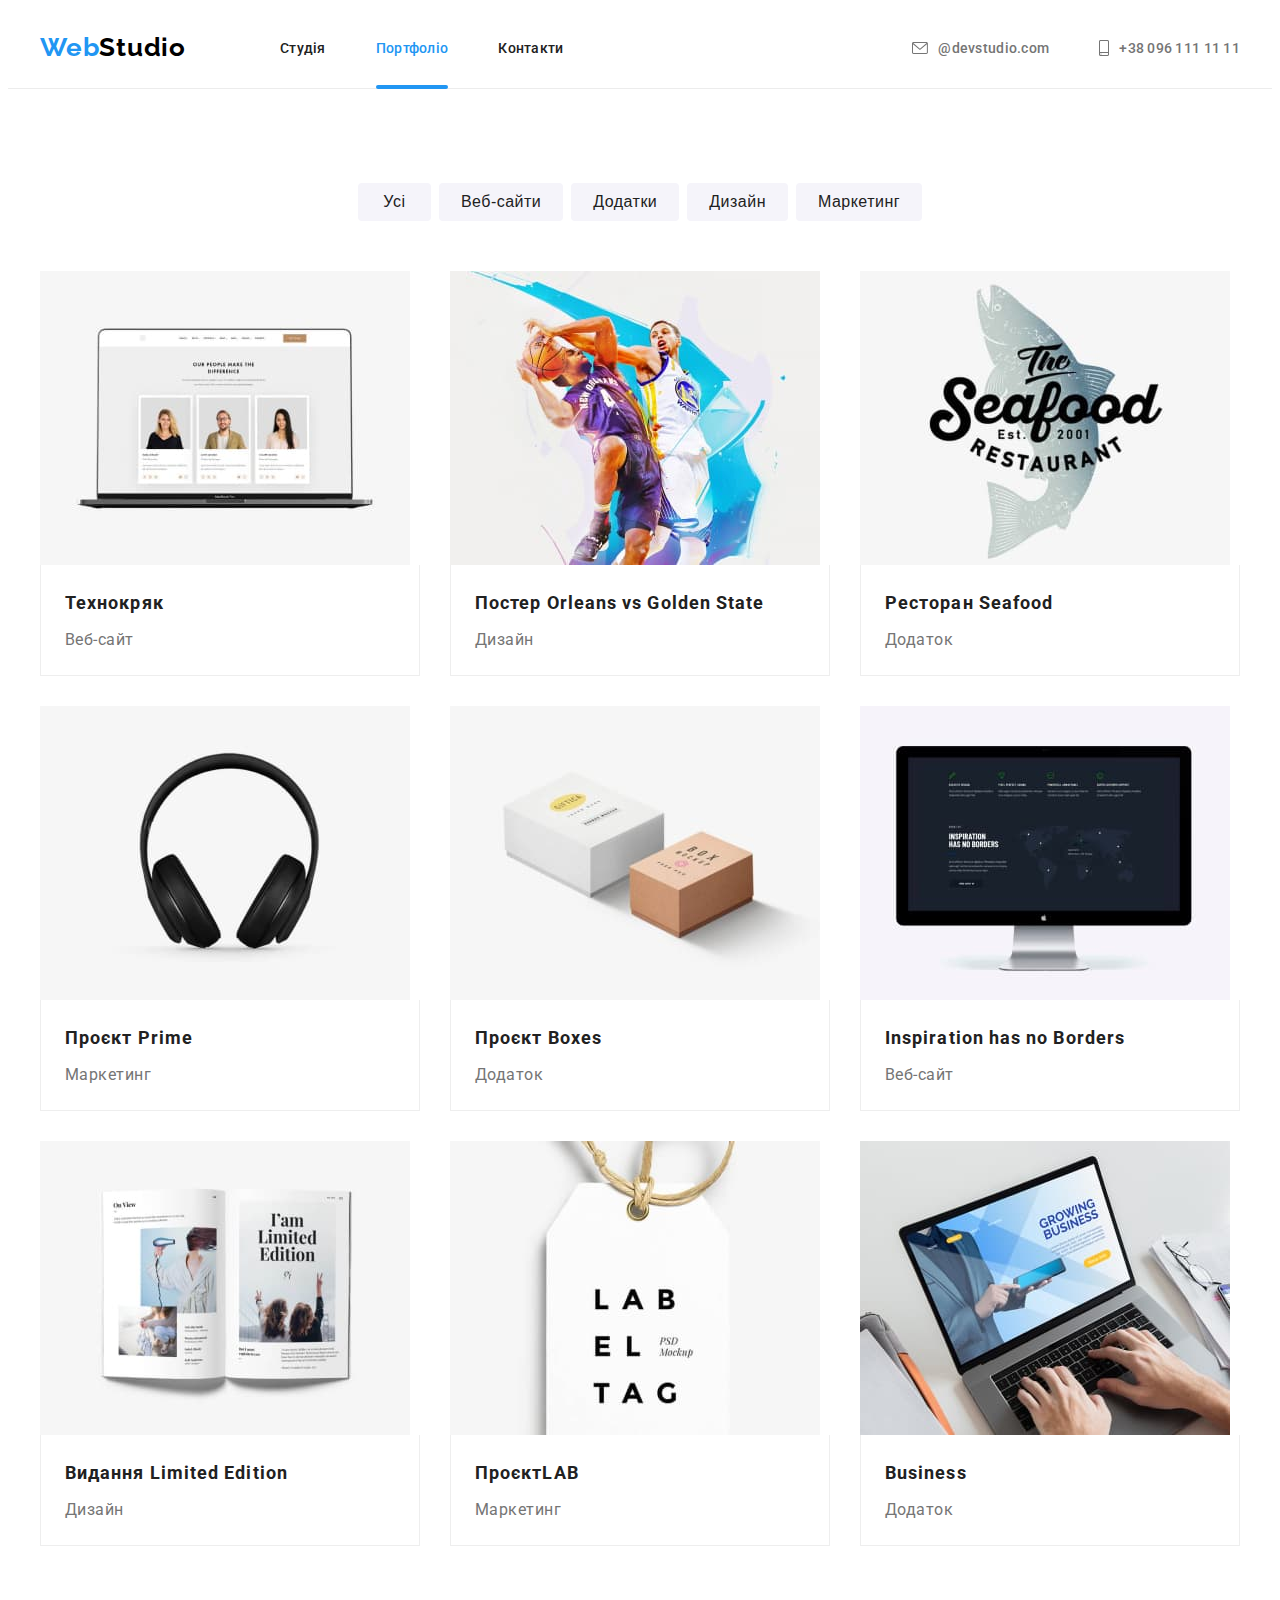
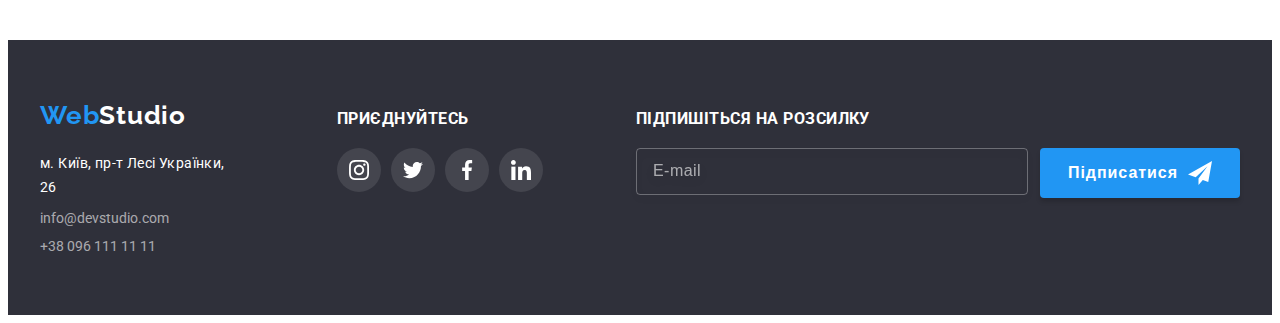
==== commit c05ead8c: "виправлення помилок" ====
--- a/portfolio.html
+++ b/portfolio.html
@@ -283,15 +283,16 @@
         <p class="join-in">Підпишіться на розсилку</p>
         <div class="newsletter-join">
           <form class="newsletter-form">
-            <label for="email"></label>
-            <input class="newsletter-input" placeholder="E-mail" id="email" type="text" name="email" />
+            <label for="email">
+              <input class="newsletter-input" placeholder="E-mail" id="email" type="text" name="email" />
+            </label>
+            <button class="newsletter-btn" type="submit">
+              Підписатися
+              <svg class="icon-send" width="24" height="24">
+                <use href="./images/icons/sprite.svg#icon-send"></use>
+              </svg>
+            </button>
           </form>
-          <button class="newsletter-btn" type="submit">
-            Підписатися
-            <svg class="icon-send" width="24" height="24">
-              <use href="./images/icons/sprite.svg#icon-send"></use>
-            </svg>
-          </button>
         </div>
       </div>
     </div>
--- a/css/styles.css
+++ b/css/styles.css
@@ -58,7 +58,7 @@
 
 /* ----------link---------- */
 .link {
-  text-decoration: none;
+    text-decoration: none;
 }
 
 /* ----------title---------- */
@@ -302,10 +302,12 @@
   box-shadow: var(--primary-btn--box-shadow-color);
 
   min-width: 216px;
-  display: flex;
+  height: 50px;
+  display: flex;
+  justify-content: center;
+  align-items: center;
   margin: 0 auto;
   padding: 10px 32px;
-  align-items: center;
 
   transition: background-color 250ms var(--timing-function);
 }
@@ -656,6 +658,7 @@
   letter-spacing: 0.03em;
   line-height: calc(24 / 14);
   color: var(--secondary-ligh-text-color);
+ 
 }
 .contact-link {
   font-style: normal;
@@ -723,9 +726,10 @@
 }
 .newsletter-form {
   display: flex;
-  width: 358px;
+  width: 100%;
   height: 50px;
-  margin-right: 12px;
+  gap: 12px;
+  
 }
 
 .newsletter-input {
@@ -737,7 +741,7 @@
   border-radius: 4px;
   outline: none;
 
-  width: 100%;
+  width: 358px;
   padding: 15px 16px;
   
   transition: border-color 250ms var(--timing-function);
@@ -754,11 +758,12 @@
 }
 .newsletter-btn {
   display: flex;
-
-  max-width: 200px;
+  justify-content: center;
+  align-items: center;
+  min-width: 200px;
   height: 50px;
   padding: 10px 28px;
-  align-items: center;
+  
 
   color: var(--secondary-ligh-text-color);
   font-weight: 700;
@@ -803,6 +808,7 @@
   opacity: 0;
   pointer-events: none;
   visibility: hidden;
+
 }
 
 .backdrop.is-hidden .modal {
@@ -880,9 +886,9 @@
 .modal-icon {
   position: absolute;
   display: flex;
-  top: 11px;
+  top: 50%;
   left: 12px;
-  transform: translateY(160%);
+  transform: translateY(-40%);
   width: 18px;
   height: 18px;
   fill: var(--title-text-color);
